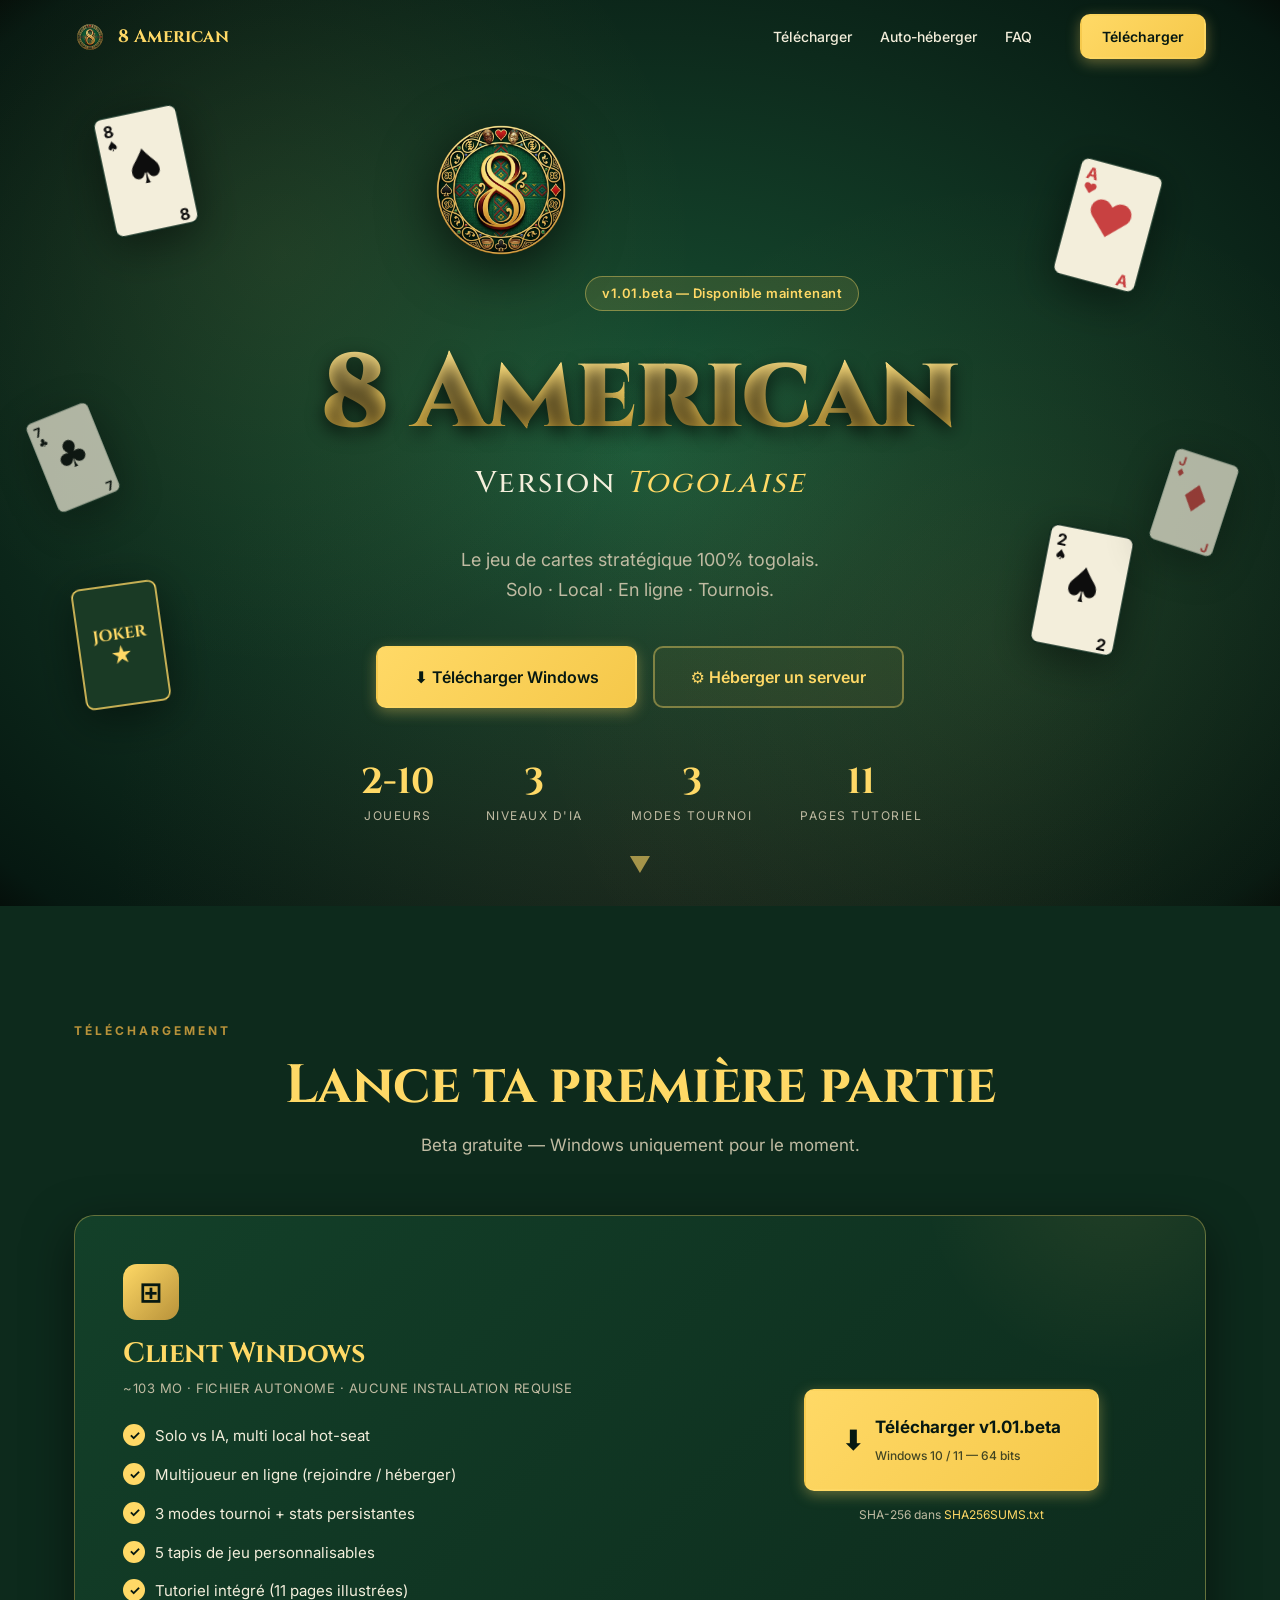
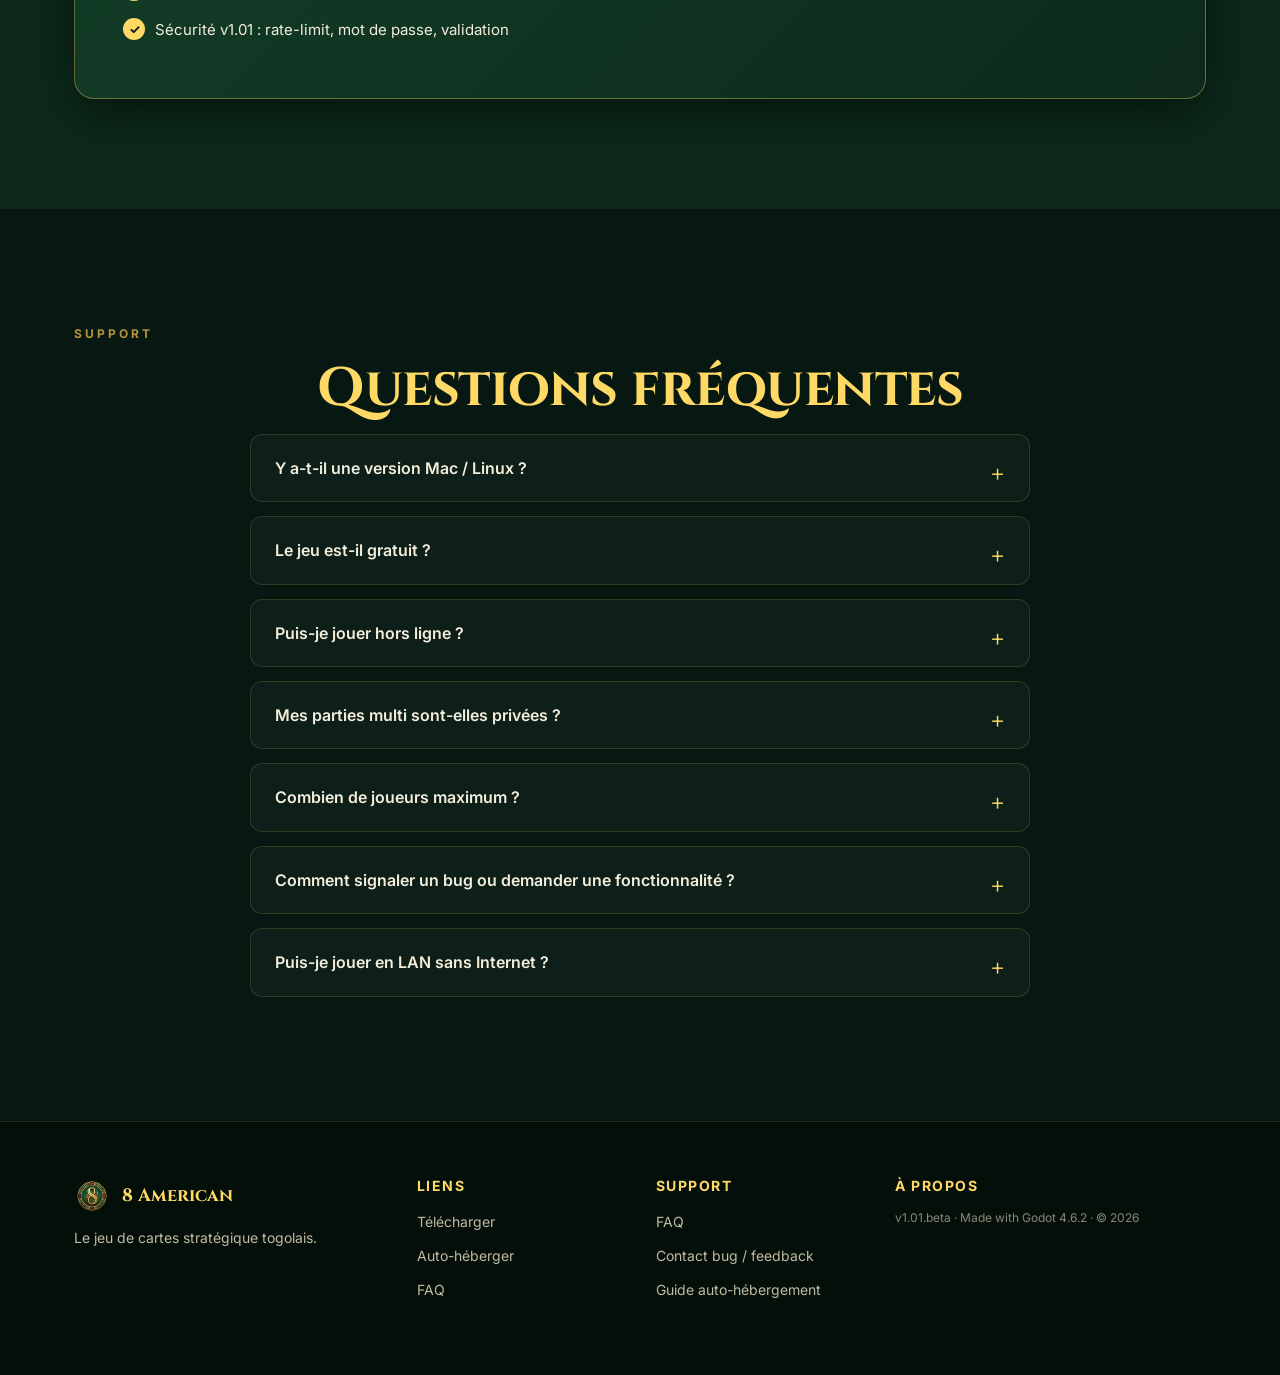
==== index.html @ 85005cbd "v1.01.beta site" ====
<!DOCTYPE html>
<html lang="fr">
<head>
<meta charset="UTF-8" />
<meta name="viewport" content="width=device-width, initial-scale=1.0" />
<meta name="description" content="8 American — Version Togolaise. Jeu de cartes stratégique. Solo vs IA, multi local, multijoueur en ligne, tournois. Auto-hébergement possible." />
<meta name="theme-color" content="#0d2a1c" />
<meta property="og:title" content="8 American — Version Togolaise" />
<meta property="og:description" content="Le jeu de cartes stratégique togolais. Solo, multi local, multijoueur en ligne, tournois." />
<meta property="og:image" content="assets/logo.png" />
<meta property="og:type" content="website" />
<title>8 American — Version Togolaise</title>
<link rel="icon" type="image/svg+xml" href="assets/logo.png" />
<link rel="preconnect" href="https://fonts.googleapis.com">
<link rel="preconnect" href="https://fonts.gstatic.com" crossorigin>
<link href="https://fonts.googleapis.com/css2?family=Cinzel:wght@500;700;900&family=Inter:wght@400;500;600;700&display=swap" rel="stylesheet">
<link rel="stylesheet" href="style.css" />
</head>
<body>

<!-- ─── NAV STICKY ─────────────────────────────────────── -->
<nav class="nav" id="nav">
  <div class="nav-inner">
    <a href="#top" class="nav-brand">
      <img src="assets/logo.png" alt="" class="nav-logo" />
      <span>8 American</span>
    </a>
    <div class="nav-links">
      <a href="#download">Télécharger</a>
      <a href="auto-heberger.html">Auto-héberger</a>
      <a href="#faq">FAQ</a>
    </div>
    <a href="#download" class="btn btn-primary btn-sm">Télécharger</a>
  </div>
</nav>

<!-- ─── HERO ───────────────────────────────────────────── -->
<header class="hero" id="top">
  <div class="hero-bg"></div>
  <div class="floating-cards" aria-hidden="true">
    <div class="float-card fc-1">
      <svg viewBox="0 0 88 124"><use href="#card-8s" /></svg>
    </div>
    <div class="float-card fc-2">
      <svg viewBox="0 0 88 124"><use href="#card-ah" /></svg>
    </div>
    <div class="float-card fc-3">
      <svg viewBox="0 0 88 124"><use href="#card-jk" /></svg>
    </div>
    <div class="float-card fc-4">
      <svg viewBox="0 0 88 124"><use href="#card-2s" /></svg>
    </div>
    <div class="float-card fc-5">
      <svg viewBox="0 0 88 124"><use href="#card-7c" /></svg>
    </div>
    <div class="float-card fc-6">
      <svg viewBox="0 0 88 124"><use href="#card-jd" /></svg>
    </div>
  </div>

  <div class="container hero-content">
    <img src="assets/logo.png" alt="8 American" class="logo" />
    <div class="hero-badge">v1.01.beta — Disponible maintenant</div>
    <h1>8 American</h1>
    <p class="hero-subtitle">Version <span class="accent">Togolaise</span></p>
    <p class="hero-tagline">
      Le jeu de cartes stratégique 100% togolais.<br />
      Solo · Local · En ligne · Tournois.
    </p>

    <div class="cta-row">
      <a href="#download" class="btn btn-primary btn-large">⬇ Télécharger Windows</a>
      <a href="auto-heberger.html" class="btn btn-ghost btn-large">⚙ Héberger un serveur</a>
    </div>

    <div class="hero-stats">
      <div><strong>2-10</strong><span>joueurs</span></div>
      <div><strong>3</strong><span>niveaux d'IA</span></div>
      <div><strong>3</strong><span>modes tournoi</span></div>
      <div><strong>11</strong><span>pages tutoriel</span></div>
    </div>
  </div>

  <a href="#download" class="hero-scroll" aria-label="Faire défiler">▼</a>
</header>

<main>
  <!-- ─── DOWNLOAD ─────────────────────────────────────── -->
  <section id="download" class="section section-alt">
    <div class="container">
      <span class="eyebrow">Téléchargement</span>
      <h2>Lance ta première partie</h2>
      <p class="lead">Beta gratuite — Windows uniquement pour le moment.</p>

      <div class="download-card">
        <div class="dl-info">
          <div class="dl-icon">⊞</div>
          <h3>Client Windows</h3>
          <p class="dl-meta">~103 Mo · Fichier autonome · Aucune installation requise</p>
          <ul class="features-list">
            <li>Solo vs IA, multi local hot-seat</li>
            <li>Multijoueur en ligne (rejoindre / héberger)</li>
            <li>3 modes tournoi + stats persistantes</li>
            <li>5 tapis de jeu personnalisables</li>
            <li>Tutoriel intégré (11 pages illustrées)</li>
            <li>Sécurité v1.01 : rate-limit, mot de passe, validation</li>
          </ul>
        </div>
        <div class="dl-action">
          <a href="downloads/8American_v1.01.beta.exe" class="btn btn-primary btn-mega" download>
            <span class="btn-arrow">⬇</span>
            <span>
              <strong>Télécharger v1.01.beta</strong>
              <small>Windows 10 / 11 — 64 bits</small>
            </span>
          </a>
          <p class="sha-note">SHA-256 dans <a href="downloads/SHA256SUMS.txt">SHA256SUMS.txt</a></p>
        </div>
      </div>
    </div>
  </section>
  <!-- ─── FAQ ──────────────────────────────────────────── -->
  <section id="faq" class="section">
    <div class="container">
      <span class="eyebrow">Support</span>
      <h2>Questions fréquentes</h2>

      <div class="faq-list">
        <details class="faq-item">
          <summary>Y a-t-il une version Mac / Linux ?</summary>
          <p>Pas pour la beta. La v1.0 cible Windows pour aller vite. Linux et macOS sont prévus en v1.1 — la base Godot le permet sans réécriture.</p>
        </details>

        <details class="faq-item">
          <summary>Le jeu est-il gratuit ?</summary>
          <p>Oui, totalement. Aucun achat in-app, aucune publicité. Le client est libre, le serveur peut être auto-hébergé sans frais.</p>
        </details>

        <details class="faq-item">
          <summary>Puis-je jouer hors ligne ?</summary>
          <p>Oui : Solo vs IA, multi local hot-seat et tournoi fonctionnent 100% offline. Seul le multijoueur en ligne nécessite un serveur.</p>
        </details>

        <details class="faq-item">
          <summary>Mes parties multi sont-elles privées ?</summary>
          <p>Oui si tu utilises l'option <code>--password=</code> sur ton serveur dédié. Les hôtes "amis" peuvent aussi définir un mot de passe via l'interface.</p>
        </details>

        <details class="faq-item">
          <summary>Combien de joueurs maximum ?</summary>
          <p>Jusqu'à 10 joueurs simultanés, en local comme en ligne.</p>
        </details>

        <details class="faq-item">
          <summary>Comment signaler un bug ou demander une fonctionnalité ?</summary>
          <p>Écris à <a href="mailto:kmerek7@protonmail.com">kmerek7@protonmail.com</a> avec une capture d'écran et la version (visible en bas du menu principal).</p>
        </details>

        <details class="faq-item">
          <summary>Puis-je jouer en LAN sans Internet ?</summary>
          <p>Oui. Sur le même réseau local, héberge depuis le menu "Multijoueur en ligne" et donne ton IP locale aux autres. Pas besoin de VPS.</p>
        </details>
      </div>
    </div>
  </section>
</main>

<footer>
  <div class="container footer-grid">
    <div>
      <div class="footer-brand">
        <img src="assets/logo.png" alt="" />
        <strong>8 American</strong>
      </div>
      <p>Le jeu de cartes stratégique togolais.</p>
    </div>
    <div>
      <h4>Liens</h4>
      <ul>
        <li><a href="#download">Télécharger</a></li>
        <li><a href="auto-heberger.html">Auto-héberger</a></li>
        <li><a href="#faq">FAQ</a></li>
      </ul>
    </div>
    <div>
      <h4>Support</h4>
      <ul>
        <li><a href="#faq">FAQ</a></li>
        <li><a href="mailto:kmerek7@protonmail.com">Contact bug / feedback</a></li>
        <li><a href="auto-heberger.html">Guide auto-hébergement</a></li>
      </ul>
    </div>
    <div>
      <h4>À propos</h4>
      <p class="muted">v1.01.beta · Made with Godot 4.6.2 · © 2026</p>
    </div>
  </div>
</footer>

<!-- ─── SVG SPRITES (cartes décoratives) ──────────────── -->
<svg width="0" height="0" style="position:absolute" aria-hidden="true">
  <defs>
    <symbol id="card-base" viewBox="0 0 88 124">
      <rect x="2" y="2" width="84" height="120" rx="8" ry="8" fill="#f3eedb" stroke="#0d2a1c" stroke-width="1.5"/>
    </symbol>
    <symbol id="card-8s" viewBox="0 0 88 124">
      <use href="#card-base"/>
      <text x="10" y="22" font-family="Inter,sans-serif" font-weight="700" font-size="16" fill="#0d0d0d">8</text>
      <text x="10" y="36" font-size="14" fill="#0d0d0d">♠</text>
      <text x="44" y="74" text-anchor="middle" font-size="48" fill="#0d0d0d">♠</text>
      <text x="78" y="118" text-anchor="end" font-family="Inter,sans-serif" font-weight="700" font-size="16" fill="#0d0d0d">8</text>
    </symbol>
    <symbol id="card-ah" viewBox="0 0 88 124">
      <use href="#card-base"/>
      <text x="10" y="22" font-family="Inter,sans-serif" font-weight="700" font-size="16" fill="#c84141">A</text>
      <text x="10" y="36" font-size="14" fill="#c84141">♥</text>
      <text x="44" y="74" text-anchor="middle" font-size="48" fill="#c84141">♥</text>
      <text x="78" y="118" text-anchor="end" font-family="Inter,sans-serif" font-weight="700" font-size="16" fill="#c84141">A</text>
    </symbol>
    <symbol id="card-jk" viewBox="0 0 88 124">
      <rect x="2" y="2" width="84" height="120" rx="8" ry="8" fill="#1a3a25" stroke="#ffd966" stroke-width="1.5"/>
      <text x="44" y="56" text-anchor="middle" font-family="Cinzel,serif" font-weight="700" font-size="16" fill="#ffd966">JOKER</text>
      <text x="44" y="80" text-anchor="middle" font-size="22" fill="#ffd966">★</text>
    </symbol>
    <symbol id="card-2s" viewBox="0 0 88 124">
      <use href="#card-base"/>
      <text x="10" y="22" font-family="Inter,sans-serif" font-weight="700" font-size="16" fill="#0d0d0d">2</text>
      <text x="10" y="36" font-size="14" fill="#0d0d0d">♠</text>
      <text x="44" y="74" text-anchor="middle" font-size="48" fill="#0d0d0d">♠</text>
      <text x="78" y="118" text-anchor="end" font-family="Inter,sans-serif" font-weight="700" font-size="16" fill="#0d0d0d">2</text>
    </symbol>
    <symbol id="card-7c" viewBox="0 0 88 124">
      <use href="#card-base"/>
      <text x="10" y="22" font-family="Inter,sans-serif" font-weight="700" font-size="16" fill="#0d0d0d">7</text>
      <text x="10" y="36" font-size="14" fill="#0d0d0d">♣</text>
      <text x="44" y="74" text-anchor="middle" font-size="48" fill="#0d0d0d">♣</text>
      <text x="78" y="118" text-anchor="end" font-family="Inter,sans-serif" font-weight="700" font-size="16" fill="#0d0d0d">7</text>
    </symbol>
    <symbol id="card-jd" viewBox="0 0 88 124">
      <use href="#card-base"/>
      <text x="10" y="22" font-family="Inter,sans-serif" font-weight="700" font-size="16" fill="#c84141">J</text>
      <text x="10" y="36" font-size="14" fill="#c84141">♦</text>
      <text x="44" y="74" text-anchor="middle" font-size="48" fill="#c84141">♦</text>
      <text x="78" y="118" text-anchor="end" font-family="Inter,sans-serif" font-weight="700" font-size="16" fill="#c84141">J</text>
    </symbol>
  </defs>
</svg>

<script src="script.js"></script>
</body>
</html>
---- style.css ----
/* ═══════════════════════════════════════════════════════
   8 American — Site officiel v2
   Palette : feutre vert profond + or + crème
═══════════════════════════════════════════════════════ */

:root {
  --green-deepest: #050f0a;
  --green-deep:    #061811;
  --green-mid:     #0d2a1c;
  --green-felt:    #134029;
  --green-glow:    #1a5a39;
  --gold:          #ffd966;
  --gold-soft:     #f5c84a;
  --gold-dim:      #b8923a;
  --cream:         #f3eedb;
  --cream-mute:    #c0bba2;
  --red-burst:     #c84141;
  --shadow-strong: 0 16px 48px rgba(0, 0, 0, 0.5);
  --shadow-soft:   0 4px 18px rgba(0, 0, 0, 0.3);
  --radius-md: 14px;
  --radius-lg: 20px;
}

* { box-sizing: border-box; margin: 0; padding: 0; }
html { scroll-behavior: smooth; scroll-padding-top: 80px; }

body {
  font-family: 'Inter', system-ui, -apple-system, sans-serif;
  background: var(--green-deepest);
  color: var(--cream);
  line-height: 1.65;
  -webkit-font-smoothing: antialiased;
  text-rendering: optimizeLegibility;
  overflow-x: hidden;
}

a { color: var(--gold); text-decoration: none; transition: color 0.2s; }
a:hover { color: var(--cream); }

h1, h2, h3, h4 {
  font-family: 'Cinzel', Georgia, serif;
  font-weight: 700;
  letter-spacing: -0.5px;
  line-height: 1.15;
}

ul { list-style: none; }
code {
  font-family: 'Consolas', 'SF Mono', monospace;
  background: rgba(255, 217, 102, 0.1);
  padding: 2px 7px;
  border-radius: 4px;
  font-size: 0.92em;
  color: var(--gold);
}

.container {
  max-width: 1180px;
  margin: 0 auto;
  padding: 0 24px;
}

/* ─── NAV ────────────────────────────────────────────── */

.nav {
  position: fixed;
  top: 0;
  left: 0;
  right: 0;
  z-index: 100;
  background: rgba(6, 24, 17, 0);
  backdrop-filter: blur(0);
  transition: background 0.3s, backdrop-filter 0.3s, box-shadow 0.3s;
}

.nav.scrolled {
  background: rgba(6, 24, 17, 0.85);
  backdrop-filter: blur(12px);
  box-shadow: 0 4px 20px rgba(0, 0, 0, 0.4);
  border-bottom: 1px solid rgba(255, 217, 102, 0.1);
}

.nav-inner {
  max-width: 1180px;
  margin: 0 auto;
  padding: 14px 24px;
  display: flex;
  align-items: center;
  justify-content: space-between;
  gap: 24px;
}

.nav-brand {
  display: flex;
  align-items: center;
  gap: 12px;
  font-family: 'Cinzel', serif;
  font-weight: 700;
  font-size: 18px;
  color: var(--gold);
}

.nav-logo { width: 32px; height: 32px; }

.nav-links {
  display: flex;
  gap: 28px;
  margin-left: auto;
  margin-right: 24px;
}

.nav-links a {
  color: var(--cream);
  font-size: 14px;
  font-weight: 500;
  position: relative;
}

.nav-links a:hover { color: var(--gold); }
.nav-links a::after {
  content: '';
  position: absolute;
  bottom: -4px;
  left: 0;
  width: 0;
  height: 2px;
  background: var(--gold);
  transition: width 0.2s;
}
.nav-links a:hover::after { width: 100%; }

@media (max-width: 820px) {
  .nav-links { display: none; }
}

/* ─── BUTTONS ────────────────────────────────────────── */

.btn {
  display: inline-flex;
  align-items: center;
  justify-content: center;
  gap: 10px;
  padding: 13px 28px;
  border-radius: 10px;
  font-weight: 600;
  font-size: 15px;
  text-align: center;
  cursor: pointer;
  border: 2px solid transparent;
  transition: transform 0.15s, box-shadow 0.15s, background 0.15s, border-color 0.15s;
  white-space: nowrap;
  font-family: inherit;
}

.btn-sm { padding: 9px 20px; font-size: 14px; }
.btn-large { padding: 16px 36px; font-size: 16px; }

.btn-mega {
  padding: 22px 36px;
  font-size: 16px;
  text-align: left;
  flex-direction: row;
}
.btn-mega strong { font-size: 17px; display: block; }
.btn-mega small { font-size: 12px; opacity: 0.75; font-weight: 500; }
.btn-mega .btn-arrow { font-size: 28px; }

.btn-primary {
  background: linear-gradient(135deg, var(--gold) 0%, var(--gold-soft) 100%);
  color: var(--green-deep);
  box-shadow: 0 4px 14px rgba(255, 217, 102, 0.35);
}
.btn-primary:hover {
  transform: translateY(-2px);
  box-shadow: 0 8px 22px rgba(255, 217, 102, 0.5);
  color: var(--green-deep);
}

.btn-ghost {
  background: rgba(255, 217, 102, 0.05);
  color: var(--gold);
  border-color: rgba(255, 217, 102, 0.4);
}
.btn-ghost:hover {
  background: rgba(255, 217, 102, 0.12);
  border-color: var(--gold);
  color: var(--gold);
  transform: translateY(-2px);
}

/* ─── HERO ───────────────────────────────────────────── */

.hero {
  position: relative;
  min-height: 100vh;
  display: flex;
  align-items: center;
  text-align: center;
  overflow: hidden;
  padding: 110px 0 80px;
}

.hero-bg {
  position: absolute;
  inset: 0;
  background:
    radial-gradient(ellipse at center, var(--green-glow) 0%, var(--green-felt) 30%, var(--green-mid) 65%, var(--green-deep) 95%, var(--green-deepest) 100%);
  z-index: 0;
}

.hero-bg::after {
  content: '';
  position: absolute;
  inset: 0;
  background-image:
    radial-gradient(circle at 22% 28%, rgba(255, 217, 102, 0.07) 0%, transparent 35%),
    radial-gradient(circle at 78% 72%, rgba(255, 217, 102, 0.06) 0%, transparent 40%),
    radial-gradient(circle at 50% 95%, rgba(200, 65, 65, 0.08) 0%, transparent 50%);
  pointer-events: none;
}

.floating-cards {
  position: absolute;
  inset: 0;
  z-index: 1;
  pointer-events: none;
}

.float-card {
  position: absolute;
  width: 88px;
  height: 124px;
  filter: drop-shadow(0 10px 22px rgba(0, 0, 0, 0.45));
  animation: float 14s ease-in-out infinite;
}
.float-card svg { width: 100%; height: 100%; }

.fc-1 { top: 12%;  left: 8%;   animation-delay: 0s;   transform: rotate(-12deg); }
.fc-2 { top: 18%;  right: 10%;  animation-delay: -2s;  transform: rotate(15deg); }
.fc-3 { bottom: 22%; left: 6%;  animation-delay: -5s;  transform: rotate(-8deg); }
.fc-4 { bottom: 28%; right: 12%; animation-delay: -8s; transform: rotate(11deg); }
.fc-5 { top: 45%;  left: 3%;    animation-delay: -3s;  transform: rotate(-22deg); width: 70px; height: 99px; opacity: 0.7; }
.fc-6 { top: 50%;  right: 4%;   animation-delay: -6s;  transform: rotate(18deg);  width: 70px; height: 99px; opacity: 0.7; }

@keyframes float {
  0%, 100% { transform: translate(0, 0) rotate(var(--r, 0deg)); }
  50%      { transform: translate(0, -20px) rotate(var(--r, 0deg)); }
}
.fc-1 { --r: -12deg; }
.fc-2 { --r: 15deg; }
.fc-3 { --r: -8deg; }
.fc-4 { --r: 11deg; }
.fc-5 { --r: -22deg; }
.fc-6 { --r: 18deg; }

@media (max-width: 820px) {
  .float-card { display: none; }
  .fc-5, .fc-6 { display: none; }
}

.hero-content { position: relative; z-index: 2; }

.logo {
  width: 160px;
  height: 160px;
  object-fit: contain;
  margin-bottom: 28px;
  filter: drop-shadow(0 12px 28px rgba(0, 0, 0, 0.7));
  animation: logoIn 1s cubic-bezier(0.34, 1.56, 0.64, 1);
}

@keyframes logoIn {
  from { opacity: 0; transform: scale(0.7); }
  to   { opacity: 1; transform: scale(1); }
}

.hero-badge {
  display: inline-block;
  padding: 6px 16px;
  border-radius: 100px;
  background: rgba(255, 217, 102, 0.12);
  border: 1px solid rgba(255, 217, 102, 0.4);
  color: var(--gold);
  font-size: 13px;
  font-weight: 600;
  letter-spacing: 0.5px;
  margin-bottom: 24px;
}

.hero h1 {
  font-size: clamp(52px, 9vw, 104px);
  font-weight: 900;
  color: var(--gold);
  text-shadow: 0 6px 18px rgba(0, 0, 0, 0.7);
  margin-bottom: 4px;
  background: linear-gradient(180deg, #ffe899 0%, #ffd966 50%, #c89a2c 100%);
  -webkit-background-clip: text;
  background-clip: text;
  -webkit-text-fill-color: transparent;
}

.hero-subtitle {
  font-family: 'Cinzel', serif;
  font-size: clamp(20px, 3vw, 30px);
  color: var(--cream);
  font-weight: 500;
  letter-spacing: 2px;
  margin-bottom: 36px;
}

.hero-subtitle .accent { color: var(--gold); font-style: italic; }

.hero-tagline {
  font-size: clamp(15px, 1.8vw, 18px);
  color: var(--cream-mute);
  max-width: 580px;
  margin: 0 auto 40px;
  line-height: 1.7;
}

.cta-row {
  display: flex;
  gap: 16px;
  justify-content: center;
  flex-wrap: wrap;
  margin-bottom: 56px;
}

.hero-stats {
  display: flex;
  gap: 48px;
  justify-content: center;
  flex-wrap: wrap;
}

.hero-stats > div {
  display: flex;
  flex-direction: column;
  align-items: center;
  min-width: 80px;
}

.hero-stats strong {
  font-family: 'Cinzel', serif;
  font-size: 36px;
  color: var(--gold);
  line-height: 1;
}

.hero-stats span {
  font-size: 12px;
  color: var(--cream-mute);
  text-transform: uppercase;
  letter-spacing: 1.5px;
  margin-top: 6px;
}

.hero-scroll {
  position: absolute;
  bottom: 24px;
  left: 50%;
  transform: translateX(-50%);
  color: var(--gold);
  font-size: 22px;
  z-index: 3;
  animation: bounce 2s ease-in-out infinite;
  opacity: 0.6;
}
@keyframes bounce {
  0%, 100% { transform: translate(-50%, 0); }
  50%      { transform: translate(-50%, 8px); }
}

/* ─── SECTIONS ──────────────────────────────────────── */

.section { padding: 110px 0; position: relative; background: var(--green-deep); }
.section-alt { background: var(--green-mid); }
.section-gradient {
  background: linear-gradient(180deg, var(--green-deepest) 0%, var(--green-mid) 50%, var(--green-deep) 100%);
}
.section-cta {
  background: linear-gradient(135deg, var(--green-felt) 0%, var(--green-mid) 100%);
  text-align: center;
  padding: 80px 0;
}

.eyebrow {
  display: inline-block;
  font-family: 'Inter', sans-serif;
  font-size: 12px;
  font-weight: 700;
  text-transform: uppercase;
  letter-spacing: 3px;
  color: var(--gold-dim);
  margin-bottom: 14px;
}

.section h2 {
  font-size: clamp(34px, 5.2vw, 54px);
  color: var(--gold);
  margin-bottom: 14px;
  text-align: center;
}

.section .lead {
  text-align: center;
  color: var(--cream-mute);
  font-size: 17px;
  max-width: 640px;
  margin: 0 auto 56px;
}

/* ─── GRIDS ─────────────────────────────────────────── */

.grid-4, .grid-2 {
  display: grid;
  gap: 24px;
  margin-top: 24px;
}

.grid-4 { grid-template-columns: repeat(4, 1fr); }
.grid-2 { grid-template-columns: repeat(2, 1fr); }

@media (max-width: 980px) { .grid-4 { grid-template-columns: repeat(2, 1fr); } }
@media (max-width: 720px) { .grid-2 { grid-template-columns: 1fr; } .grid-4 { grid-template-columns: 1fr; } }

/* ─── CARDS ─────────────────────────────────────────── */

.card {
  background: linear-gradient(160deg, rgba(255, 255, 255, 0.04) 0%, rgba(255, 255, 255, 0.02) 100%);
  border: 1px solid rgba(255, 217, 102, 0.15);
  border-radius: var(--radius-md);
  padding: 32px;
  transition: transform 0.25s ease, border-color 0.25s, background 0.25s, box-shadow 0.25s;
  position: relative;
}

.card:hover {
  transform: translateY(-6px);
  border-color: rgba(255, 217, 102, 0.45);
  background: linear-gradient(160deg, rgba(255, 217, 102, 0.05) 0%, rgba(255, 217, 102, 0.02) 100%);
  box-shadow: var(--shadow-soft);
}

.card h3 { color: var(--gold); font-size: 22px; margin-bottom: 12px; }
.card p, .card ul { color: var(--cream-mute); font-size: 15px; }
.card ul li { padding-left: 22px; position: relative; margin-bottom: 8px; }
.card ul li::before { content: "▸"; color: var(--gold-soft); position: absolute; left: 0; }

/* Mode cards */
.mode-card.highlight {
  border-color: rgba(255, 217, 102, 0.5);
  background: linear-gradient(160deg, rgba(255, 217, 102, 0.08) 0%, rgba(255, 217, 102, 0.02) 100%);
}

.mode-card .ribbon {
  position: absolute;
  top: 14px;
  right: 14px;
  background: var(--gold);
  color: var(--green-deep);
  padding: 3px 10px;
  border-radius: 6px;
  font-size: 11px;
  font-weight: 700;
  text-transform: uppercase;
  letter-spacing: 1px;
}

.mode-icon {
  width: 64px;
  height: 64px;
  border-radius: 14px;
  margin-bottom: 18px;
  display: flex;
  align-items: center;
  justify-content: center;
  font-size: 32px;
  border: 1px solid rgba(255, 217, 102, 0.2);
}

.icon-solo       { background: linear-gradient(135deg, #1a3a25, #0d2818); }
.icon-solo::before { content: "⚔"; color: var(--gold); font-size: 30px; }
.icon-local      { background: linear-gradient(135deg, #2a3848, #16202e); }
.icon-local::before { content: "👥"; }
.icon-online     { background: linear-gradient(135deg, #1a3848, #0d2230); }
.icon-online::before { content: "🌐"; }
.icon-tournament { background: linear-gradient(135deg, #4a3208, #2a1f08); border-color: rgba(255,217,102,0.45); }
.icon-tournament::before { content: "🏆"; }

/* ─── GAMEPLAY (rule cards) ─────────────────────────── */

.gameplay-grid {
  display: grid;
  grid-template-columns: repeat(3, 1fr);
  gap: 24px;
  margin-top: 24px;
}

@media (max-width: 980px) { .gameplay-grid { grid-template-columns: repeat(2, 1fr); } }
@media (max-width: 600px) { .gameplay-grid { grid-template-columns: 1fr; } }

.rule-card {
  background: rgba(255, 255, 255, 0.03);
  border: 1px solid rgba(255, 217, 102, 0.15);
  border-radius: var(--radius-md);
  padding: 28px;
  text-align: center;
  transition: transform 0.25s, border-color 0.25s;
}

.rule-card:hover {
  transform: translateY(-5px) rotate(-0.5deg);
  border-color: rgba(255, 217, 102, 0.45);
}

.mini-card {
  width: 70px;
  height: 98px;
  background: linear-gradient(180deg, #f6f0d6 0%, #e6dfc4 100%);
  border-radius: 8px;
  margin: 0 auto 18px;
  position: relative;
  display: flex;
  flex-direction: column;
  align-items: center;
  justify-content: center;
  box-shadow: 0 6px 16px rgba(0, 0, 0, 0.4);
  border: 1px solid rgba(0, 0, 0, 0.2);
}

.mini-card .v {
  font-family: 'Cinzel', serif;
  font-size: 22px;
  font-weight: 700;
  color: #0d0d0d;
  line-height: 1;
}
.mini-card .s { font-size: 28px; color: #0d0d0d; margin-top: 4px; }
.mini-card .s.red { color: var(--red-burst); }

.mini-jk {
  background: linear-gradient(180deg, #1a3a25 0%, #0d2818 100%);
  border-color: var(--gold);
}
.mini-jk .v { color: var(--gold); font-size: 16px; }

.rule-card h4 {
  color: var(--gold);
  font-size: 18px;
  margin-bottom: 10px;
  font-family: 'Cinzel', serif;
}

.rule-card p { color: var(--cream-mute); font-size: 14px; line-height: 1.6; }

/* ─── SCREENSHOTS (procedural placeholders) ─────────── */

.screenshot-grid {
  display: grid;
  grid-template-columns: repeat(3, 1fr);
  gap: 28px;
  margin-top: 24px;
}

@media (max-width: 900px) { .screenshot-grid { grid-template-columns: 1fr; } }

.screen-tile { text-align: center; }

.screen-mock {
  border-radius: var(--radius-md);
  height: 220px;
  margin-bottom: 18px;
  border: 1px solid rgba(255, 217, 102, 0.2);
  position: relative;
  overflow: hidden;
  box-shadow: var(--shadow-strong);
  transition: transform 0.3s;
}
.screen-tile:hover .screen-mock { transform: translateY(-6px); }

.screen-table {
  background:
    radial-gradient(ellipse at center, #1a5a39 0%, #134029 30%, #0d2a1c 60%, #061811 100%);
  position: relative;
}
.screen-table::before {
  content: '';
  position: absolute;
  top: 50%; left: 50%;
  width: 60px; height: 60px;
  border-radius: 50%;
  background: radial-gradient(circle, #1f6a44 0%, #0d2a1c 70%);
  border: 2px solid var(--gold);
  transform: translate(-50%, -50%);
  box-shadow: 0 0 22px rgba(255, 217, 102, 0.4);
}
.screen-table::after {
  content: '';
  position: absolute;
  top: 50%; left: 50%;
  width: 200px; height: 110px;
  border: 1.5px dashed rgba(255, 217, 102, 0.25);
  border-radius: 50%;
  transform: translate(-50%, -50%);
}

.screen-effects {
  background: linear-gradient(180deg, #0d2a1c 0%, #061811 100%);
  display: flex;
  align-items: center;
  justify-content: center;
  gap: 14px;
}
.screen-effects::before {
  content: '';
  position: absolute;
  inset: 0;
  background:
    radial-gradient(circle at 18% 50%, rgba(255, 102, 51, 0.5) 0%, transparent 18%),
    radial-gradient(circle at 35% 50%, rgba(76, 153, 255, 0.45) 0%, transparent 18%),
    radial-gradient(circle at 50% 50%, rgba(178, 102, 230, 0.42) 0%, transparent 18%),
    radial-gradient(circle at 65% 50%, rgba(120, 102, 217, 0.42) 0%, transparent 18%),
    radial-gradient(circle at 82% 50%, rgba(102, 217, 230, 0.45) 0%, transparent 18%),
    radial-gradient(circle at 98% 50%, rgba(102, 217, 128, 0.42) 0%, transparent 18%);
}

.screen-hand {
  background: radial-gradient(ellipse at top, #134029 0%, #061811 100%);
  display: flex;
  align-items: flex-end;
  justify-content: center;
  gap: 4px;
  padding: 22px 16px;
}
.screen-hand::before {
  content: '🂠 🂡 🂢 🂣 🂤';
  font-size: 56px;
  letter-spacing: -10px;
  color: var(--cream);
  opacity: 0.9;
}

.screen-tile h4 {
  color: var(--gold);
  font-size: 18px;
  font-family: 'Cinzel', serif;
  margin-bottom: 6px;
}
.screen-tile p { color: var(--cream-mute); font-size: 14px; }

/* ─── DOWNLOAD ──────────────────────────────────────── */

.download-card {
  background: linear-gradient(135deg, var(--green-felt) 0%, var(--green-mid) 100%);
  border: 1px solid rgba(255, 217, 102, 0.35);
  border-radius: var(--radius-lg);
  padding: 48px;
  display: grid;
  grid-template-columns: 1.4fr 1fr;
  gap: 48px;
  align-items: center;
  box-shadow: var(--shadow-strong);
  position: relative;
  overflow: hidden;
}

.download-card::before {
  content: '';
  position: absolute;
  top: -50%; right: -10%;
  width: 400px; height: 400px;
  background: radial-gradient(circle, rgba(255, 217, 102, 0.08) 0%, transparent 70%);
  pointer-events: none;
}

@media (max-width: 900px) {
  .download-card { grid-template-columns: 1fr; padding: 32px; }
}

.dl-icon {
  width: 56px; height: 56px;
  background: linear-gradient(135deg, var(--gold), var(--gold-dim));
  border-radius: 14px;
  display: inline-flex;
  align-items: center;
  justify-content: center;
  font-size: 28px;
  color: var(--green-deep);
  margin-bottom: 18px;
  font-weight: 700;
}

.dl-info h3 { color: var(--gold); font-size: 28px; margin-bottom: 8px; }
.dl-info .dl-meta { color: var(--cream-mute); font-size: 13px; margin-bottom: 18px; text-transform: uppercase; letter-spacing: 0.5px; }

.features-list { list-style: none; }
.features-list li {
  padding: 7px 0 7px 32px;
  position: relative;
  color: var(--cream);
  font-size: 15px;
}
.features-list li::before {
  content: "✓";
  position: absolute;
  left: 0; top: 7px;
  color: var(--green-deep);
  font-weight: 700;
  background: var(--gold);
  width: 22px; height: 22px;
  border-radius: 50%;
  display: flex;
  align-items: center;
  justify-content: center;
  font-size: 13px;
}

.dl-action { text-align: center; }
.sha-note { font-size: 12px; color: var(--cream-mute); margin-top: 14px; }

/* ─── SELF HOST ─────────────────────────────────────── */

.host-card { padding: 36px; }
.host-card .host-num {
  width: 44px; height: 44px;
  border-radius: 50%;
  background: rgba(255, 217, 102, 0.15);
  border: 2px solid var(--gold);
  color: var(--gold);
  font-family: 'Cinzel', serif;
  font-size: 20px;
  font-weight: 700;
  display: flex;
  align-items: center;
  justify-content: center;
  margin-bottom: 16px;
}

.host-actions { display: flex; gap: 12px; flex-wrap: wrap; margin-top: 18px; }

.security-grid {
  display: grid;
  grid-template-columns: repeat(4, 1fr);
  gap: 16px;
  margin-top: 48px;
}

@media (max-width: 820px) { .security-grid { grid-template-columns: repeat(2, 1fr); } }

.security-item {
  background: rgba(255, 217, 102, 0.05);
  border: 1px solid rgba(255, 217, 102, 0.2);
  border-radius: var(--radius-md);
  padding: 20px 22px;
}

.security-item strong { color: var(--gold); display: block; margin-bottom: 6px; font-size: 15px; }
.security-item p { color: var(--cream-mute); font-size: 13px; margin: 0; }

/* ─── FAQ ───────────────────────────────────────────── */

.faq-list { max-width: 780px; margin: 0 auto; }

.faq-item {
  margin-bottom: 14px;
  background: rgba(255, 255, 255, 0.03);
  border: 1px solid rgba(255, 217, 102, 0.15);
  border-radius: 12px;
  padding: 20px 24px;
  transition: border-color 0.2s, background 0.2s;
}

.faq-item:hover { border-color: rgba(255, 217, 102, 0.3); }

.faq-item summary {
  font-weight: 600;
  color: var(--cream);
  cursor: pointer;
  list-style: none;
  position: relative;
  padding-right: 32px;
  font-size: 16px;
}

.faq-item summary::-webkit-details-marker { display: none; }

.faq-item summary::after {
  content: "+";
  position: absolute;
  right: 0; top: -2px;
  color: var(--gold);
  font-size: 24px;
  font-weight: 300;
  transition: transform 0.25s;
}

.faq-item[open] summary::after { transform: rotate(45deg); }

.faq-item p {
  color: var(--cream-mute);
  margin-top: 14px;
  font-size: 15px;
  line-height: 1.7;
}

/* ─── FOOTER ────────────────────────────────────────── */

footer {
  padding: 56px 0 32px;
  background: var(--green-deepest);
  border-top: 1px solid rgba(255, 217, 102, 0.12);
}

.footer-grid {
  display: grid;
  grid-template-columns: 1.5fr 1fr 1fr 1.5fr;
  gap: 32px;
  margin-bottom: 32px;
}

@media (max-width: 720px) { .footer-grid { grid-template-columns: repeat(2, 1fr); } }
@media (max-width: 460px) { .footer-grid { grid-template-columns: 1fr; } }

.footer-brand {
  display: flex;
  align-items: center;
  gap: 12px;
  margin-bottom: 12px;
  color: var(--gold);
  font-family: 'Cinzel', serif;
  font-size: 18px;
}
.footer-brand img { width: 36px; height: 36px; }

footer h4 {
  color: var(--gold);
  font-size: 14px;
  font-family: 'Inter', sans-serif;
  text-transform: uppercase;
  letter-spacing: 1.5px;
  margin-bottom: 14px;
}

footer p { color: var(--cream-mute); font-size: 14px; }
footer ul li { margin-bottom: 8px; }
footer ul li a { font-size: 14px; color: var(--cream-mute); }
footer ul li a:hover { color: var(--gold); }

.muted { font-size: 12px; opacity: 0.7; }

/* ─── REDUCED MOTION ────────────────────────────────── */

@media (prefers-reduced-motion: reduce) {
  * { animation-duration: 0.01ms !important; transition-duration: 0.01ms !important; }
}
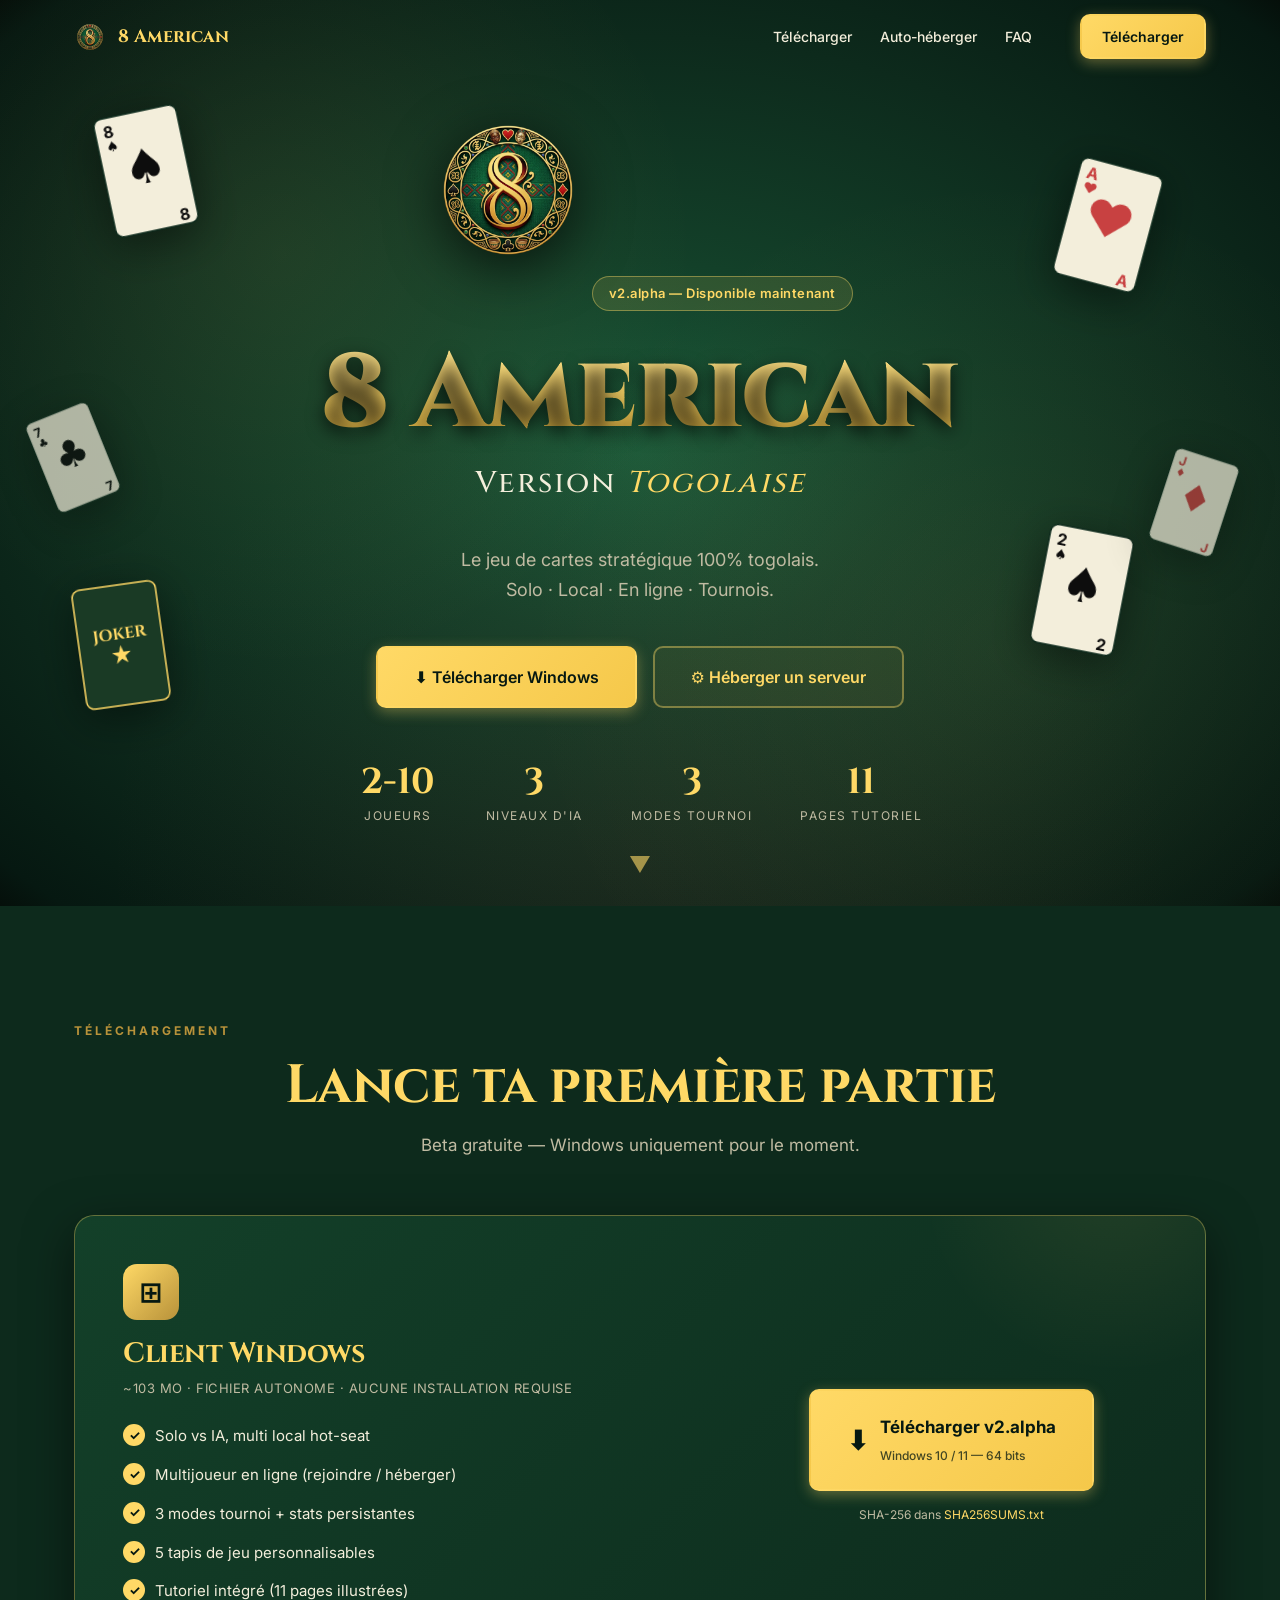
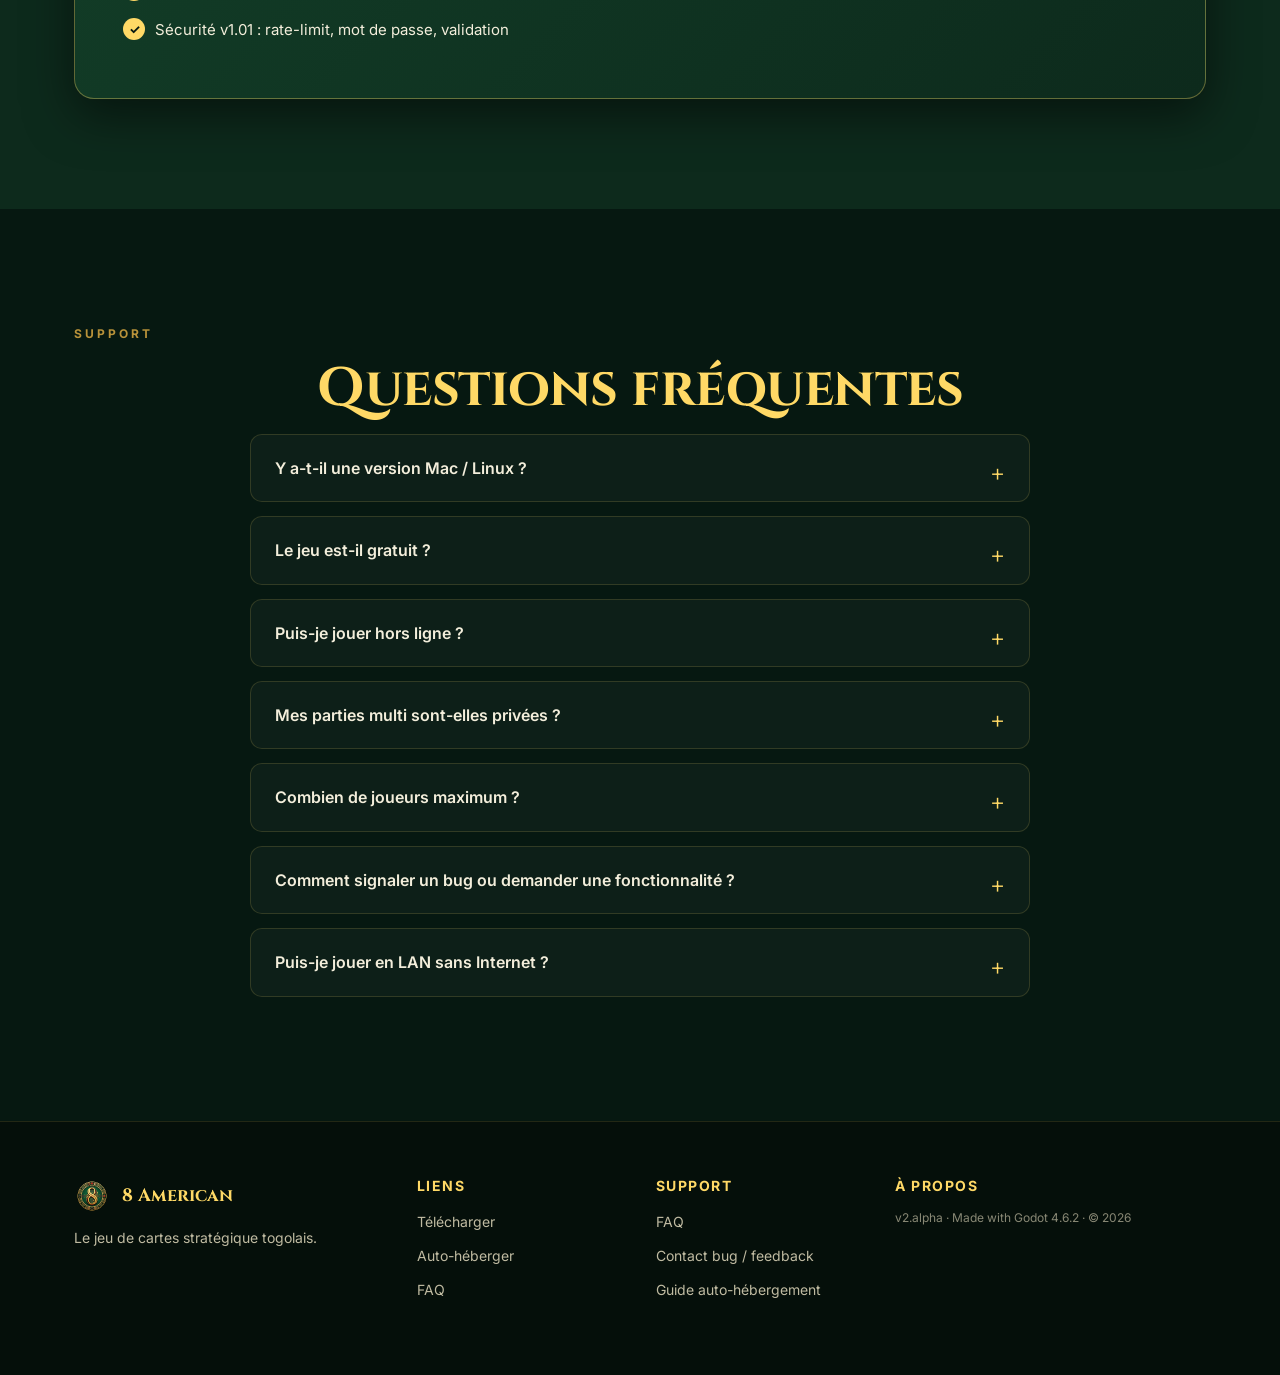
==== commit 6a4a5521: "Site: passage en v2.alpha (badge, lien telechargement, footer) Co-Authored-By: Claude Opus 4.8 <nore" ====
--- a/index.html
+++ b/index.html
@@ -60,7 +60,7 @@
 
   <div class="container hero-content">
     <img src="assets/logo.png" alt="8 American" class="logo" />
-    <div class="hero-badge">v1.01.beta — Disponible maintenant</div>
+    <div class="hero-badge">v2.alpha — Disponible maintenant</div>
     <h1>8 American</h1>
     <p class="hero-subtitle">Version <span class="accent">Togolaise</span></p>
     <p class="hero-tagline">
@@ -107,10 +107,10 @@
           </ul>
         </div>
         <div class="dl-action">
-          <a href="downloads/8American_v1.01.beta.exe" class="btn btn-primary btn-mega" download>
+          <a href="downloads/8American_v2.alpha.exe" class="btn btn-primary btn-mega" download>
             <span class="btn-arrow">⬇</span>
             <span>
-              <strong>Télécharger v1.01.beta</strong>
+              <strong>Télécharger v2.alpha</strong>
               <small>Windows 10 / 11 — 64 bits</small>
             </span>
           </a>
@@ -192,7 +192,7 @@
     </div>
     <div>
       <h4>À propos</h4>
-      <p class="muted">v1.01.beta · Made with Godot 4.6.2 · © 2026</p>
+      <p class="muted">v2.alpha · Made with Godot 4.6.2 · © 2026</p>
     </div>
   </div>
 </footer>
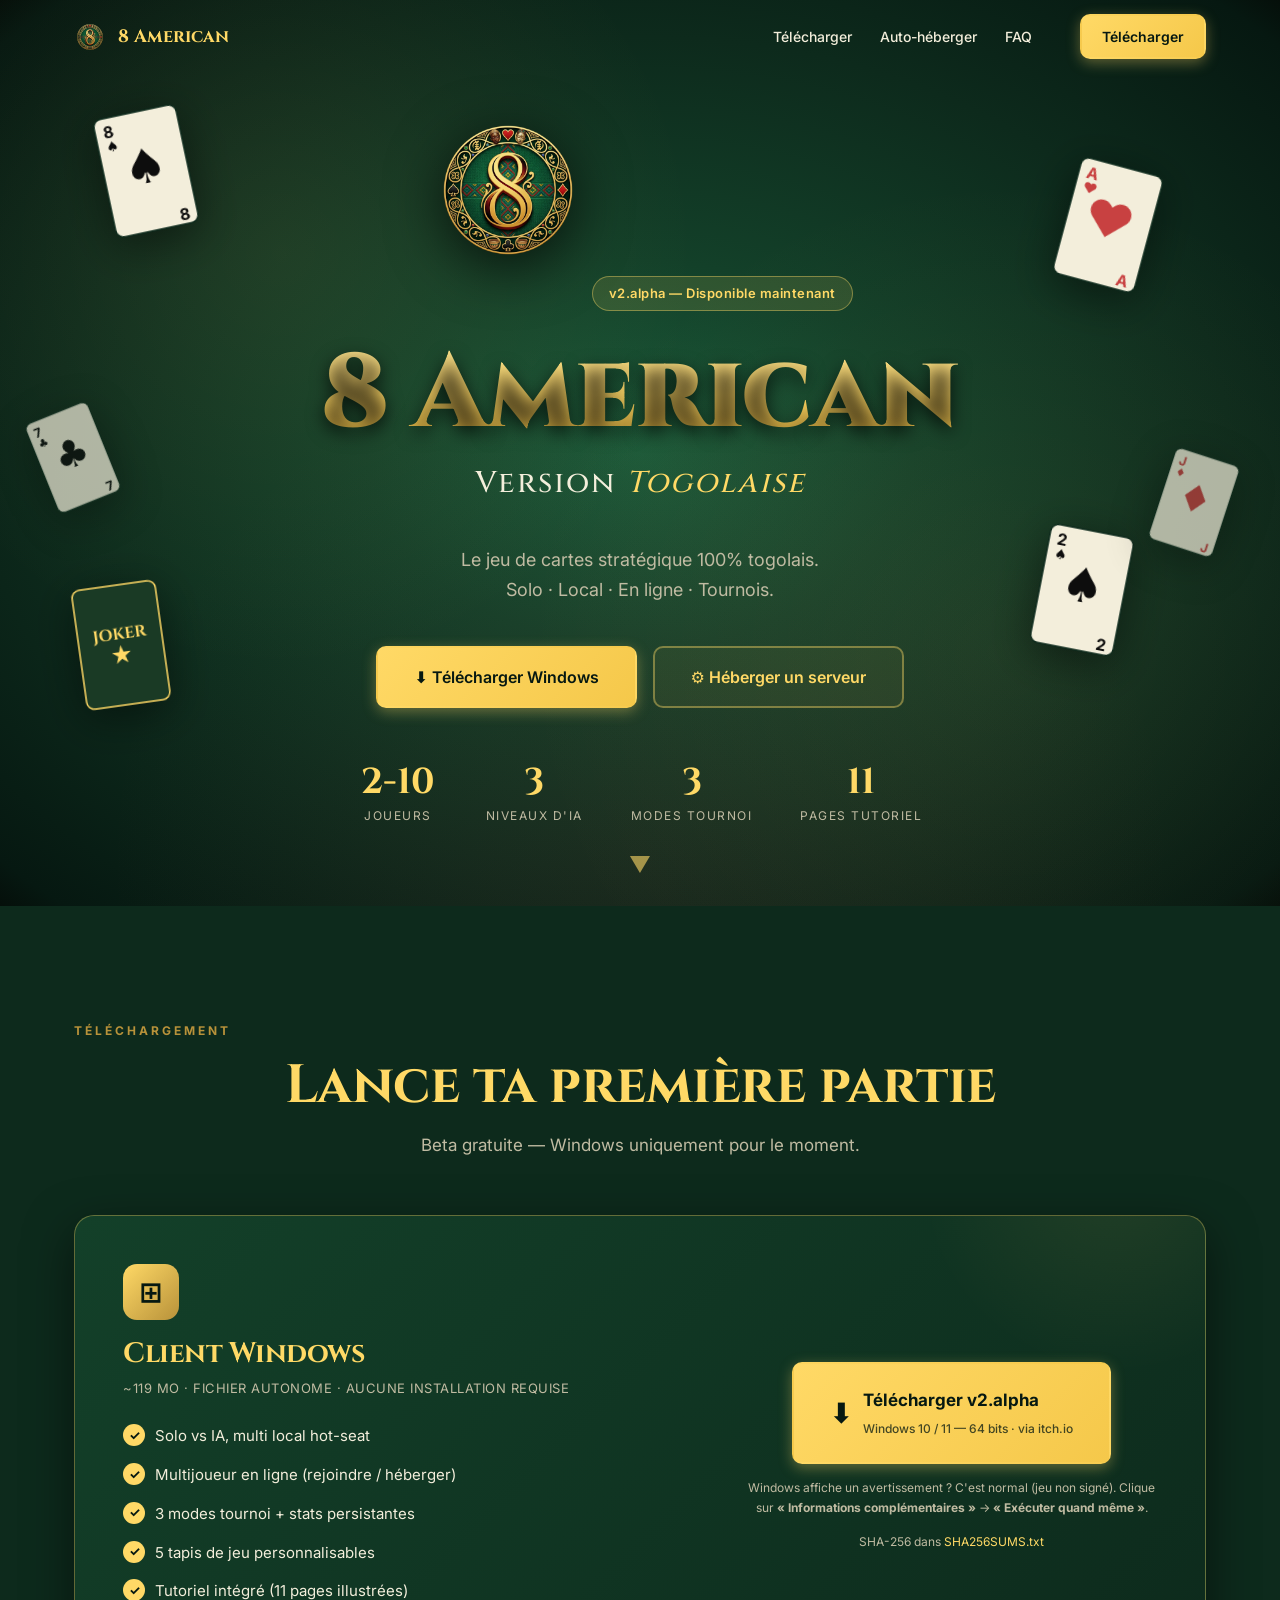
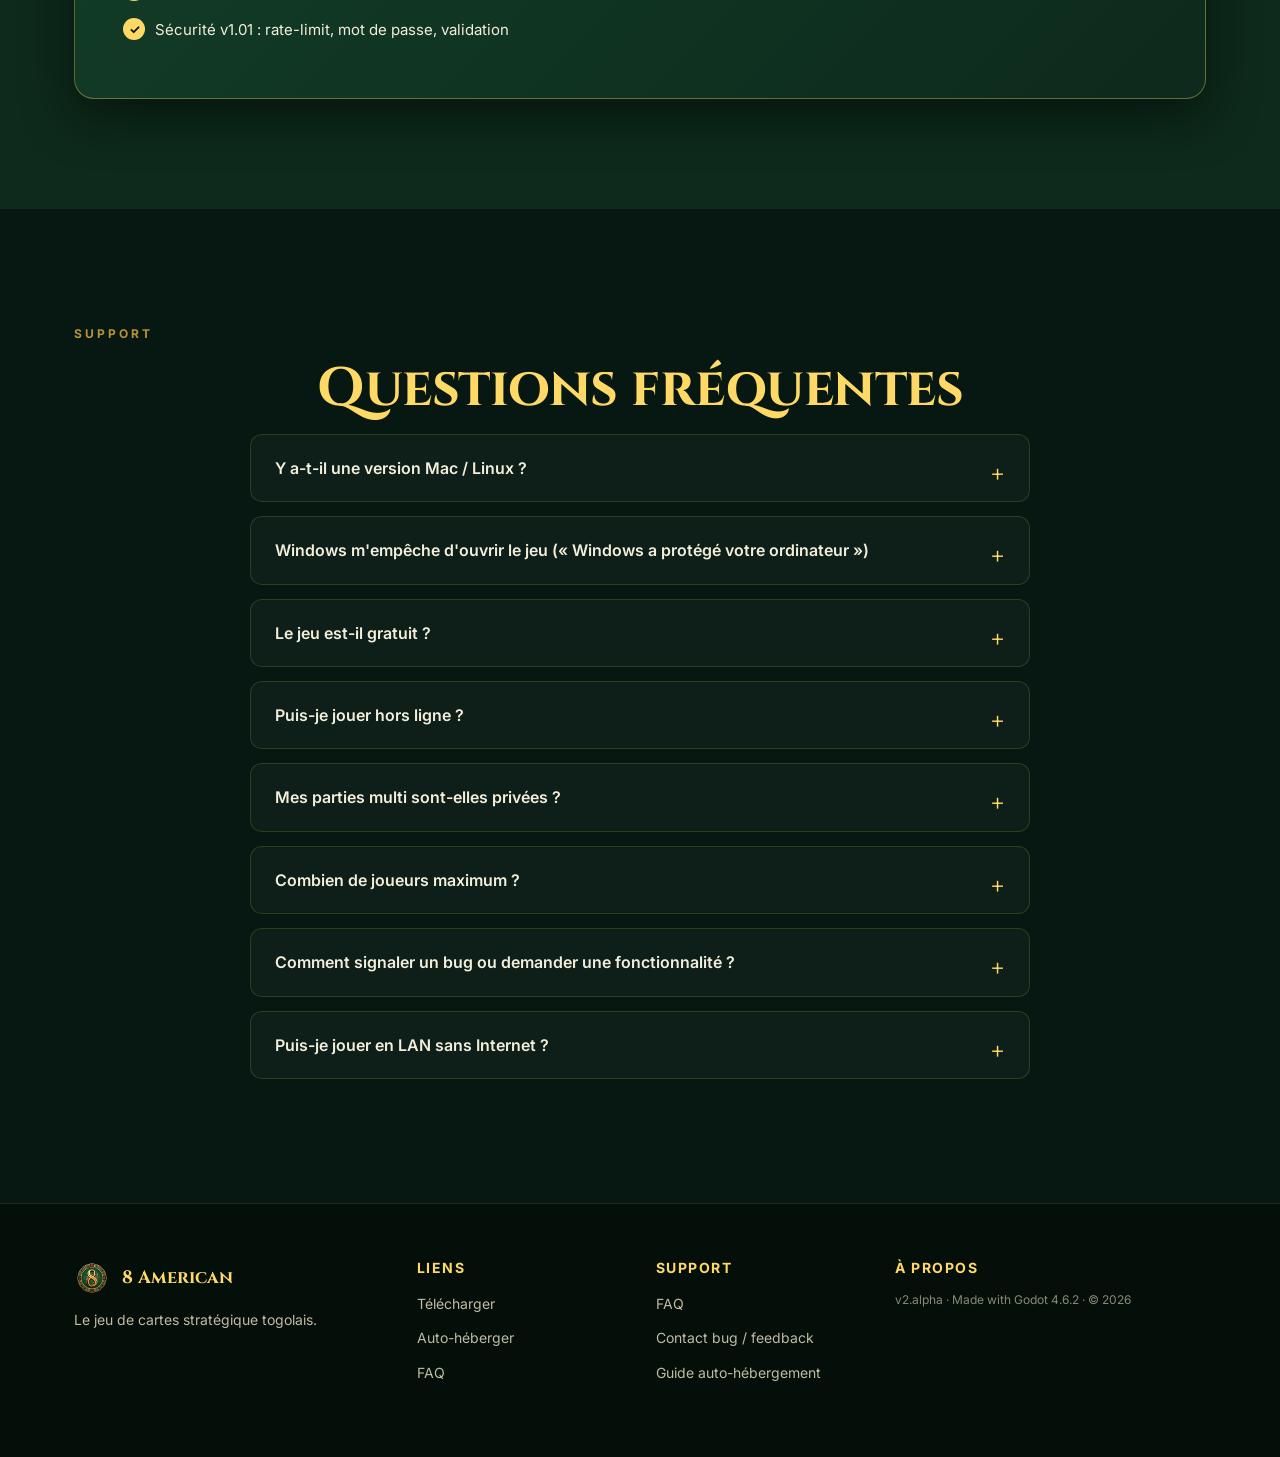
==== commit 384a4200: "Télécharger via itch.io + note SmartScreen Windows" ====
--- a/index.html
+++ b/index.html
@@ -96,7 +96,7 @@
         <div class="dl-info">
           <div class="dl-icon">⊞</div>
           <h3>Client Windows</h3>
-          <p class="dl-meta">~103 Mo · Fichier autonome · Aucune installation requise</p>
+          <p class="dl-meta">~119 Mo · Fichier autonome · Aucune installation requise</p>
           <ul class="features-list">
             <li>Solo vs IA, multi local hot-seat</li>
             <li>Multijoueur en ligne (rejoindre / héberger)</li>
@@ -107,13 +107,14 @@
           </ul>
         </div>
         <div class="dl-action">
-          <a href="downloads/8American_v2.alpha.exe" class="btn btn-primary btn-mega" download>
+          <a href="https://merek7.itch.io/8-americain-togolais" class="btn btn-primary btn-mega" target="_blank" rel="noopener">
             <span class="btn-arrow">⬇</span>
             <span>
               <strong>Télécharger v2.alpha</strong>
-              <small>Windows 10 / 11 — 64 bits</small>
+              <small>Windows 10 / 11 — 64 bits · via itch.io</small>
             </span>
           </a>
+          <p class="sha-note">Windows affiche un avertissement ? C'est normal (jeu non signé). Clique sur <strong>« Informations complémentaires »</strong> → <strong>« Exécuter quand même »</strong>.</p>
           <p class="sha-note">SHA-256 dans <a href="downloads/SHA256SUMS.txt">SHA256SUMS.txt</a></p>
         </div>
       </div>
@@ -132,6 +133,11 @@
         </details>
 
         <details class="faq-item">
+          <summary>Windows m'empêche d'ouvrir le jeu (« Windows a protégé votre ordinateur »)</summary>
+          <p>C'est normal : le jeu n'est pas encore signé numériquement (un certificat coûte cher). Le jeu est sain. Clique sur <strong>« Informations complémentaires »</strong> puis <strong>« Exécuter quand même »</strong>. Tu peux vérifier l'intégrité du fichier avec le <a href="downloads/SHA256SUMS.txt">SHA-256</a>.</p>
+        </details>
+
+        <details class="faq-item">
           <summary>Le jeu est-il gratuit ?</summary>
           <p>Oui, totalement. Aucun achat in-app, aucune publicité. Le client est libre, le serveur peut être auto-hébergé sans frais.</p>
         </details>
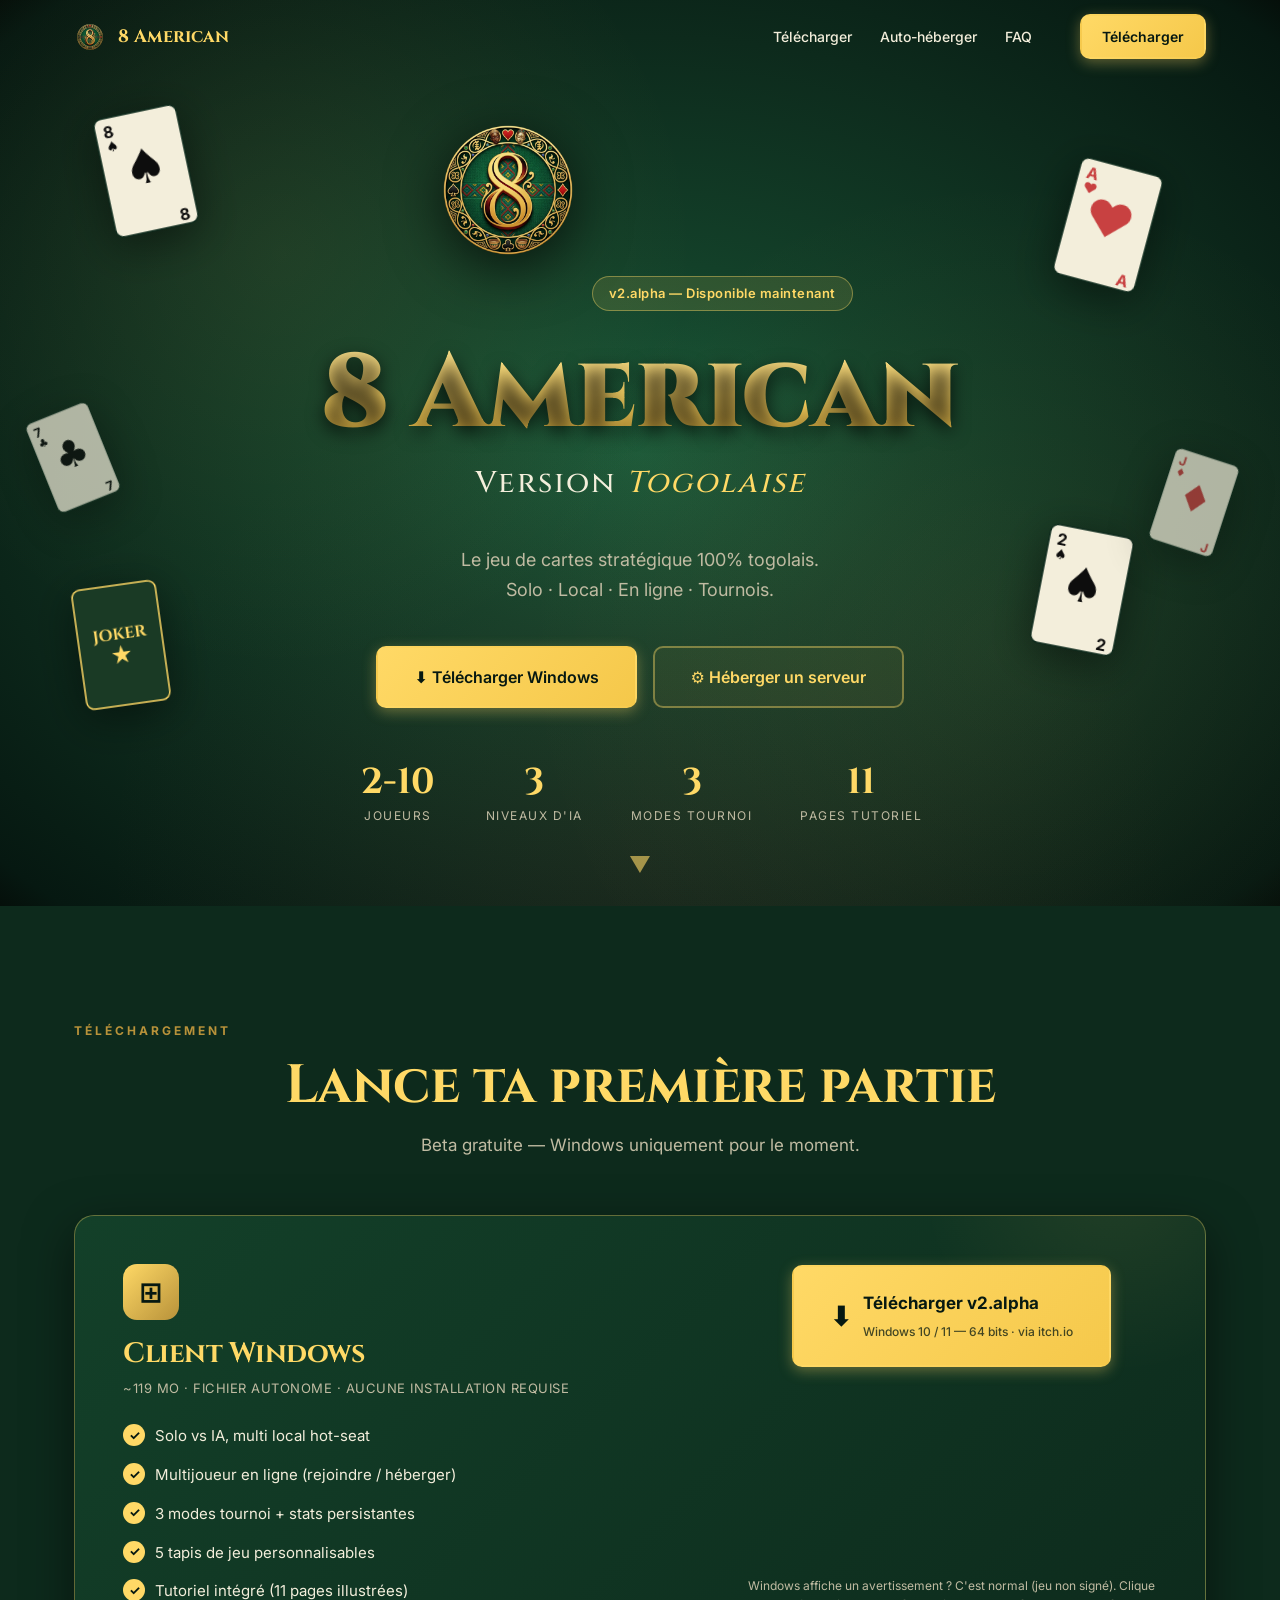
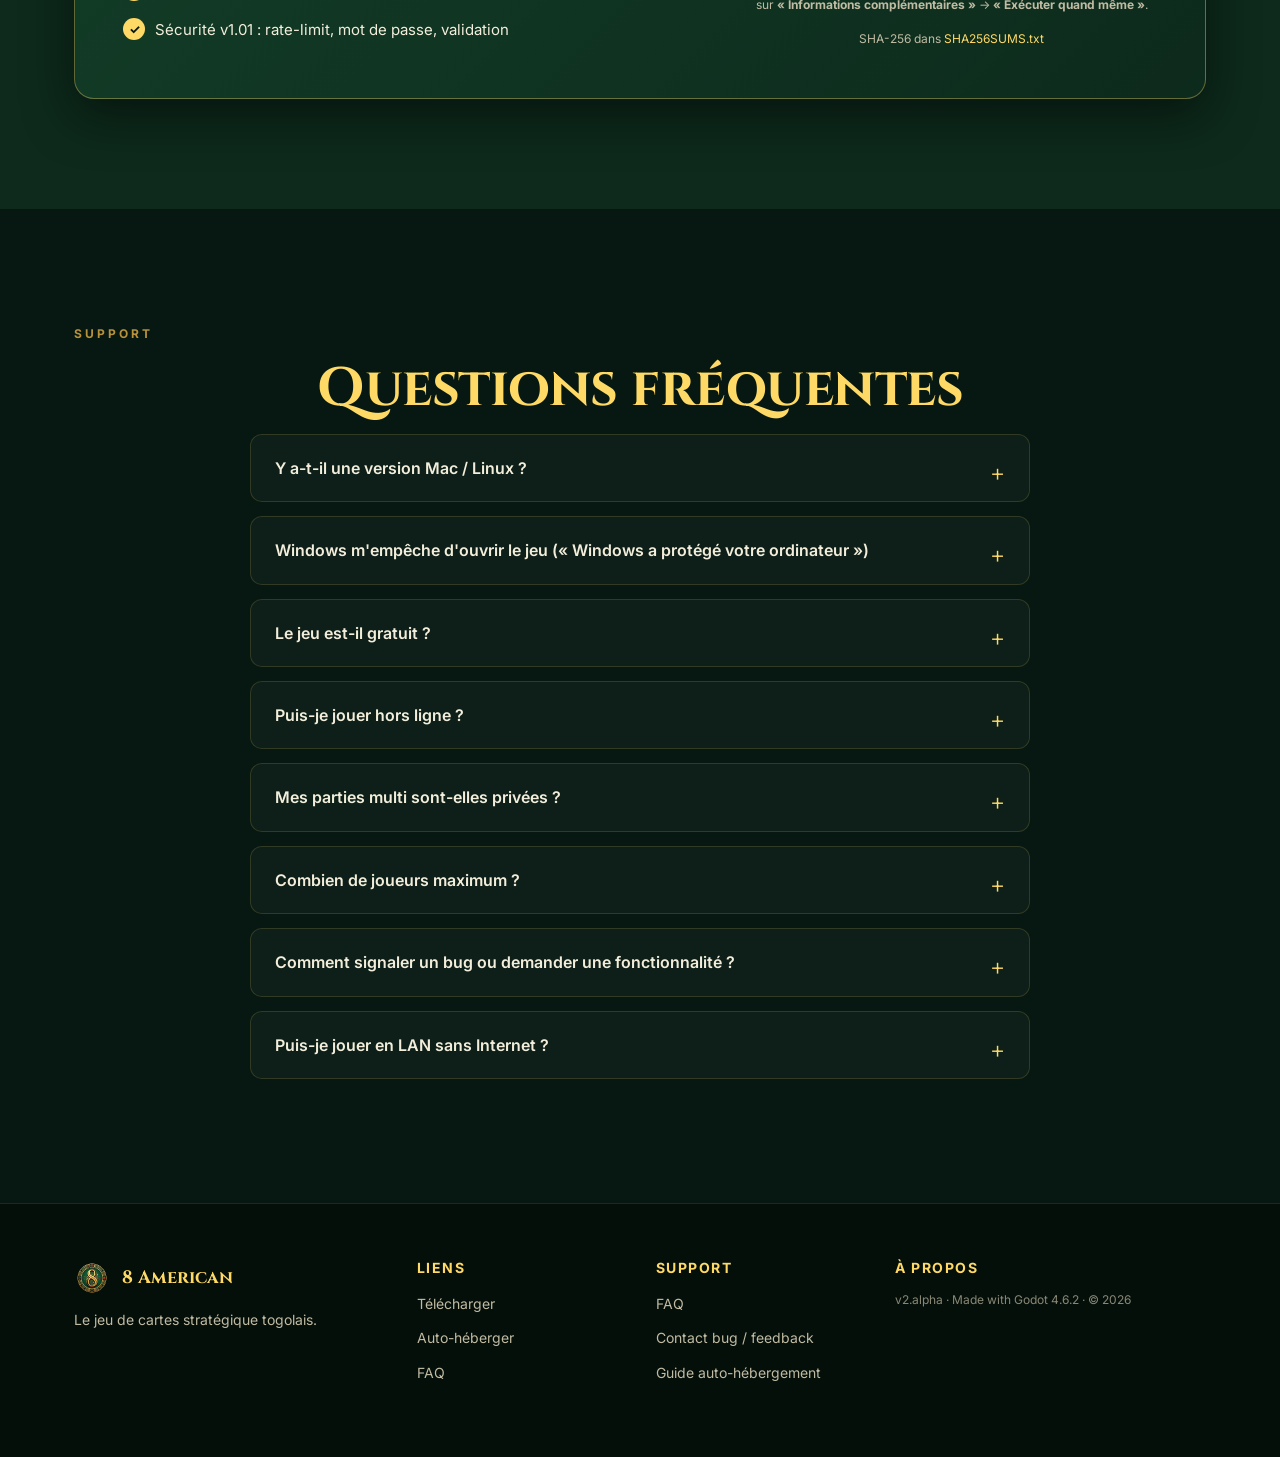
==== commit b5256277: "Ajout widget embed itch.io dans la section telechargement" ====
--- a/index.html
+++ b/index.html
@@ -114,6 +114,11 @@
               <small>Windows 10 / 11 — 64 bits · via itch.io</small>
             </span>
           </a>
+          <div class="itch-embed">
+            <iframe src="https://itch.io/embed/4682269" width="552" height="167" frameborder="0" loading="lazy" title="8 Américain Togolais sur itch.io">
+              <a href="https://merek7.itch.io/8-americain-togolais">8 Américain Togolais par merek7</a>
+            </iframe>
+          </div>
           <p class="sha-note">Windows affiche un avertissement ? C'est normal (jeu non signé). Clique sur <strong>« Informations complémentaires »</strong> → <strong>« Exécuter quand même »</strong>.</p>
           <p class="sha-note">SHA-256 dans <a href="downloads/SHA256SUMS.txt">SHA256SUMS.txt</a></p>
         </div>
--- a/style.css
+++ b/style.css
@@ -718,6 +718,8 @@
 
 .dl-action { text-align: center; }
 .sha-note { font-size: 12px; color: var(--cream-mute); margin-top: 14px; }
+.itch-embed { margin-top: 20px; }
+.itch-embed iframe { width: 100%; max-width: 552px; height: 167px; border-radius: 10px; }
 
 /* ─── SELF HOST ─────────────────────────────────────── */
 
